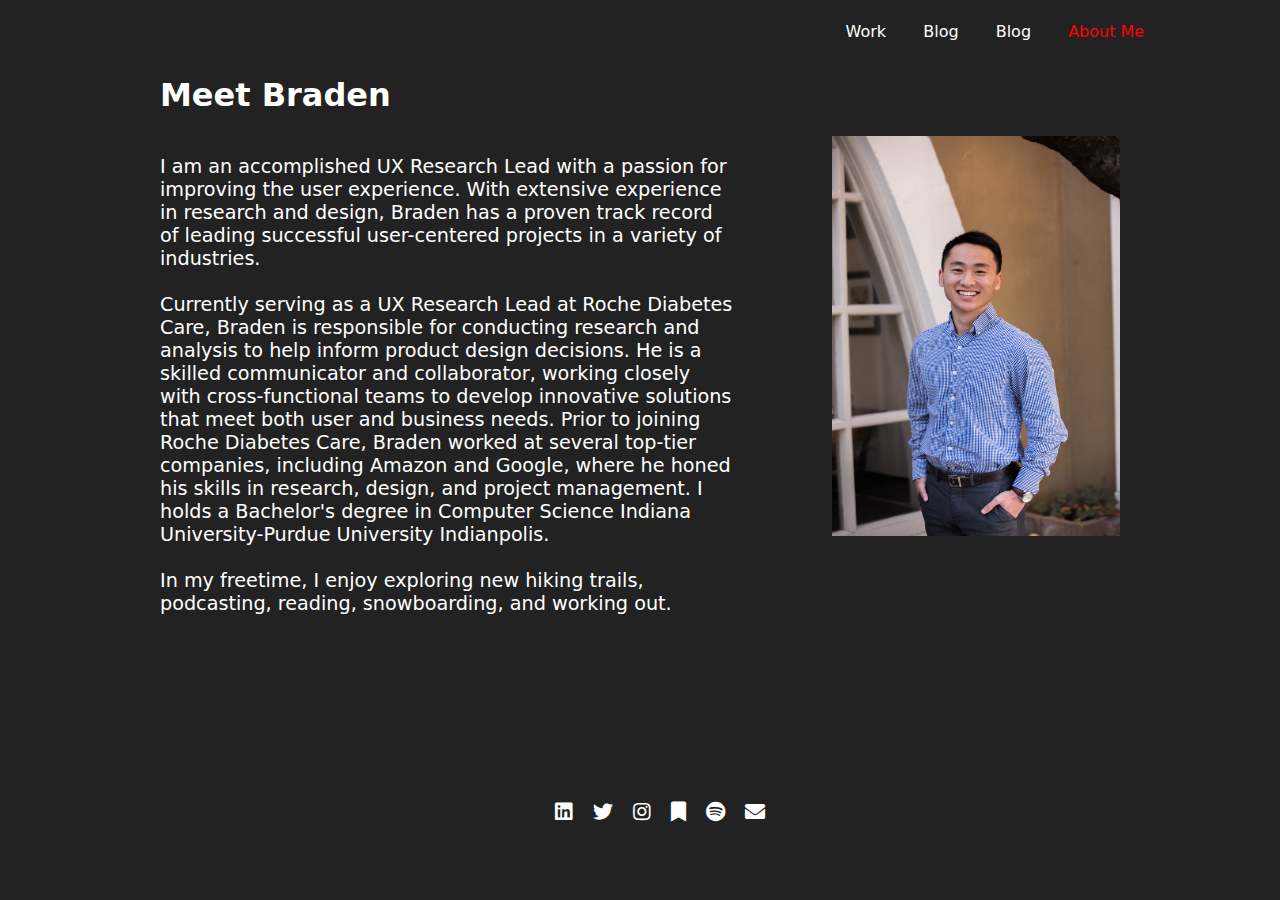
==== about.html @ b3b1fb2c "finishing about.me page" ====
<!DOCTYPE html>
<html lang="en">
<head>
    <meta charset="UTF-8">
    <meta http-equiv="X-UA-Compatible" content="IE=edge">
    <meta name="viewport" content="width=device-width, initial-scale=1.0">
    <link rel="stylesheet" href="https://cdnjs.cloudflare.com/ajax/libs/font-awesome/5.15.3/css/all.min.css"/>
    <link rel="stylesheet" type="text/css" href="style.css">
    <title>Braden Buchanan</title>
</head>

<body>
       <!--Nav bar --> 
       <nav>
        <ul>
          <li><a href="index.html">Work</a></li>
          <li><a href="blog.html">Blog</a></li>
          <li><a href="podcast.html">Blog</a></li>
          <li><a href="about.html" class="active">About Me</a></li>
        </ul>
      </nav>

    <div class="about-container">
      <div class="about-content">
        <h1>Meet Braden</h1>
  
        <p>
            I am an accomplished UX Research Lead with a passion for improving the user experience. With extensive experience in research and design, Braden has a proven track record of leading successful user-centered projects in a variety of industries. 
            
            <br>
            <br>Currently serving as a UX Research Lead at Roche Diabetes Care, Braden is responsible for conducting research and analysis to help inform product design decisions. He is a skilled communicator and collaborator, working closely with cross-functional teams to develop innovative solutions that meet both user and business needs. Prior to joining Roche Diabetes Care, Braden worked at several top-tier companies, including Amazon and Google, where he honed his skills in research, design, and project management. I holds a Bachelor's degree in Computer Science Indiana University-Purdue University Indianpolis. 
            
            <br>
            <br>In my freetime, I enjoy exploring new hiking trails, podcasting, reading, snowboarding, and working out.
        </p>
  
        <!--Profile img -->
        <img src="img/Linkedin Photo.jpg" alt="Braden img">
      </div>
  
      <!--footer--> 
      <footer>
        <ul>
          <li><a href="https://www.linkedin.com/in/your-profile/"><i class="fab fa-linkedin"></i></a></li>
          <li><a href="https://twitter.com/your-handle/"><i class="fab fa-twitter"></i></a></li>
          <li><a href="https://www.instagram.com/your-handle/"><i class="fab fa-instagram"></i></a></li>
          <li><a href="https://your-substack-url/"><i class="fas fa-bookmark"></i></a></li>
          <li><a href="https://open.spotify.com/user/your-user-id"><i class="fab fa-spotify"></i></a></li>
          <li><a href="mailto:your-email-address"><i class="fas fa-envelope"></i></a></li>
        </ul>
      </footer>
    </div>
  </body>
  
 </html>
---- style.css ----
* {
    background-color: #222222;
    font-family: system-ui, -apple-system, BlinkMacSystemFont, 'Segoe UI', Roboto, Oxygen, Ubuntu, Cantarell, 'Open Sans', 'Helvetica Neue', sans-serif;
    color: #fff;
}

/* Container code */
.container {
    margin: 0 auto;
    max-width: 960px;
}

/* Nav bar */
nav {
    overflow: hidden;
    padding-left: 65%;
}

nav ul {
    margin: 0;
    padding: 0;
    list-style: none;
}

nav li {
    display: inline-block;
}

nav li a {
    display: block;
    color: white;
    text-align: center;
    padding: 14px 16px;
    text-decoration: none;
}

nav li a:hover {
    background-color: #111;
}

nav li a.active {
    color: red;
}

/* Header */
.braden {
    padding-top: 5%
}

.h1-text {
    padding-bottom: 5%;
}

/*Project grid*/
.grid-container {
    display: grid;
    grid-template-columns: repeat(2, 1fr);
    grid-gap: 20px;
}

/* to show how much space i have with the grids
.item1,
.item2 {
    background-color: blue;
} */

.item1 img,
.item2 img {
    height: 75%;
    width: 100%;
}

.item1 {
    grid-row: 1;
    grid-column: 1;
}

.item2 {
    grid-row: 1;
    grid-column: 2;
}

.item1,
.item2 {
    display: flex;
    flex-direction: column;
    align-items: center;
}

.item1 h3,
.item2 h3 {
    margin: 0;
    text-align: center;
}

.item1 p,
.item2 p {
    margin: 0;
    text-align: center;
}

.item1:hover:hover {
    transform: scale(1.05);
    box-shadow: 0 0 20px rgba(0, 0, 0, 0.3);
}

.item2:hover:hover {
    transform: scale(1.05);
    box-shadow: 0 0 20px rgba(0, 0, 0, 0.3);
}

/* Footer */
footer ul {
    display: flex;
    justify-content: center;
    list-style: none;
    padding-top: 150px;
  }
  
  footer li {
    margin: 0 10px;
  }
  
  footer li a {
    color: #555;
    font-size: 20px;
  }
  
  /* About Me */
.about-container {
  margin: 0 auto;
  max-width: 960px;
}

.about-content {
  display: flex;
  flex-wrap: wrap;
  justify-content: space-between;
}

.about-content h1 {
  flex-basis: 100%;
}

.about-content p {
  flex-basis: 60%;
  font-size: 1.2em;
}

.about-content img {
  flex-basis: 30%;
  width: 400px;
  height: 400px;
}
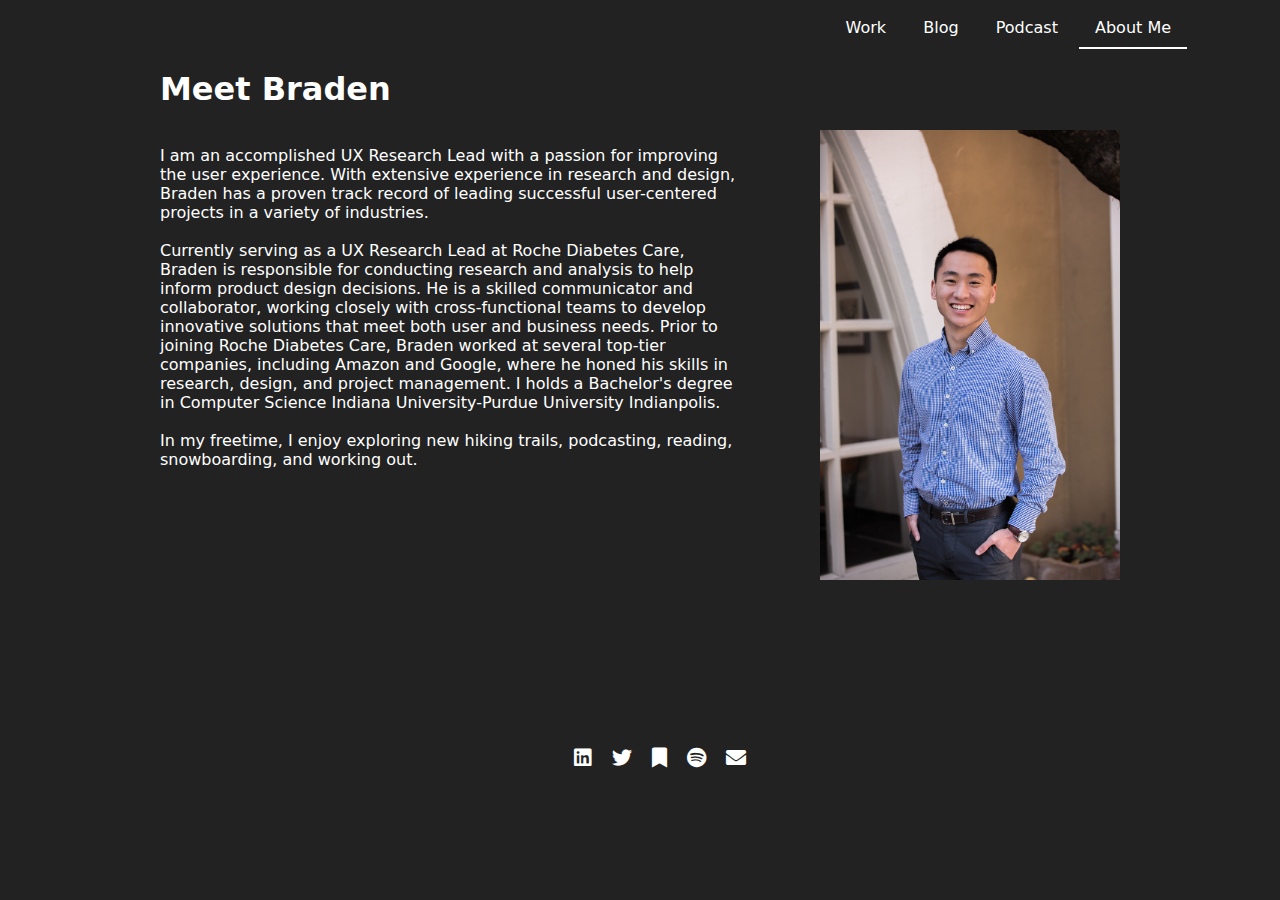
==== commit 6a81d206: "adding target="_blank" to footer. removing instagram link from footer" ====
--- a/about.html
+++ b/about.html
@@ -15,7 +15,7 @@
         <ul>
           <li><a href="index.html">Work</a></li>
           <li><a href="blog.html">Blog</a></li>
-          <li><a href="podcast.html">Blog</a></li>
+          <li><a href="podcast.html">Podcast</a></li>
           <li><a href="about.html" class="active">About Me</a></li>
         </ul>
       </nav>
@@ -41,12 +41,11 @@
       <!--footer--> 
       <footer>
         <ul>
-          <li><a href="https://www.linkedin.com/in/your-profile/"><i class="fab fa-linkedin"></i></a></li>
-          <li><a href="https://twitter.com/your-handle/"><i class="fab fa-twitter"></i></a></li>
-          <li><a href="https://www.instagram.com/your-handle/"><i class="fab fa-instagram"></i></a></li>
-          <li><a href="https://your-substack-url/"><i class="fas fa-bookmark"></i></a></li>
-          <li><a href="https://open.spotify.com/user/your-user-id"><i class="fab fa-spotify"></i></a></li>
-          <li><a href="mailto:your-email-address"><i class="fas fa-envelope"></i></a></li>
+          <li><a href="https://www.linkedin.com/in/braden-buchanan/" target="_blank"><i class="fab fa-linkedin"></i></a></li>
+          <li><a href="https://twitter.com/BradenBuchanan_" target="_blank"><i class="fab fa-twitter"></i></a></li>
+          <li><a href="https://substack.com/profile/35826987-braden-buchanan" target="_blank"><i class="fas fa-bookmark"></i></a></li>
+          <li><a href="https://podcasters.spotify.com/pod/show/braden-buchanan" target="_blank"><i class="fab fa-spotify"></i></a></li>
+          <li><a href="mailto:bradenjbuchana@gmail.com" target="_blank"><i class="fas fa-envelope"></i></a></li>
         </ul>
       </footer>
     </div>
--- a/style.css
+++ b/style.css
@@ -30,7 +30,7 @@
     display: block;
     color: white;
     text-align: center;
-    padding: 14px 16px;
+    padding: 10px 16px;
     text-decoration: none;
 }
 
@@ -39,7 +39,7 @@
 }
 
 nav li a.active {
-    color: red;
+    border-bottom: 2px solid white;
 }
 
 /* Header */
@@ -144,11 +144,11 @@
 
 .about-content p {
   flex-basis: 60%;
-  font-size: 1.2em;
+  font-size: 1 em;
 }
 
 .about-content img {
   flex-basis: 30%;
   width: 400px;
-  height: 400px;
+  height: 450px;
 }
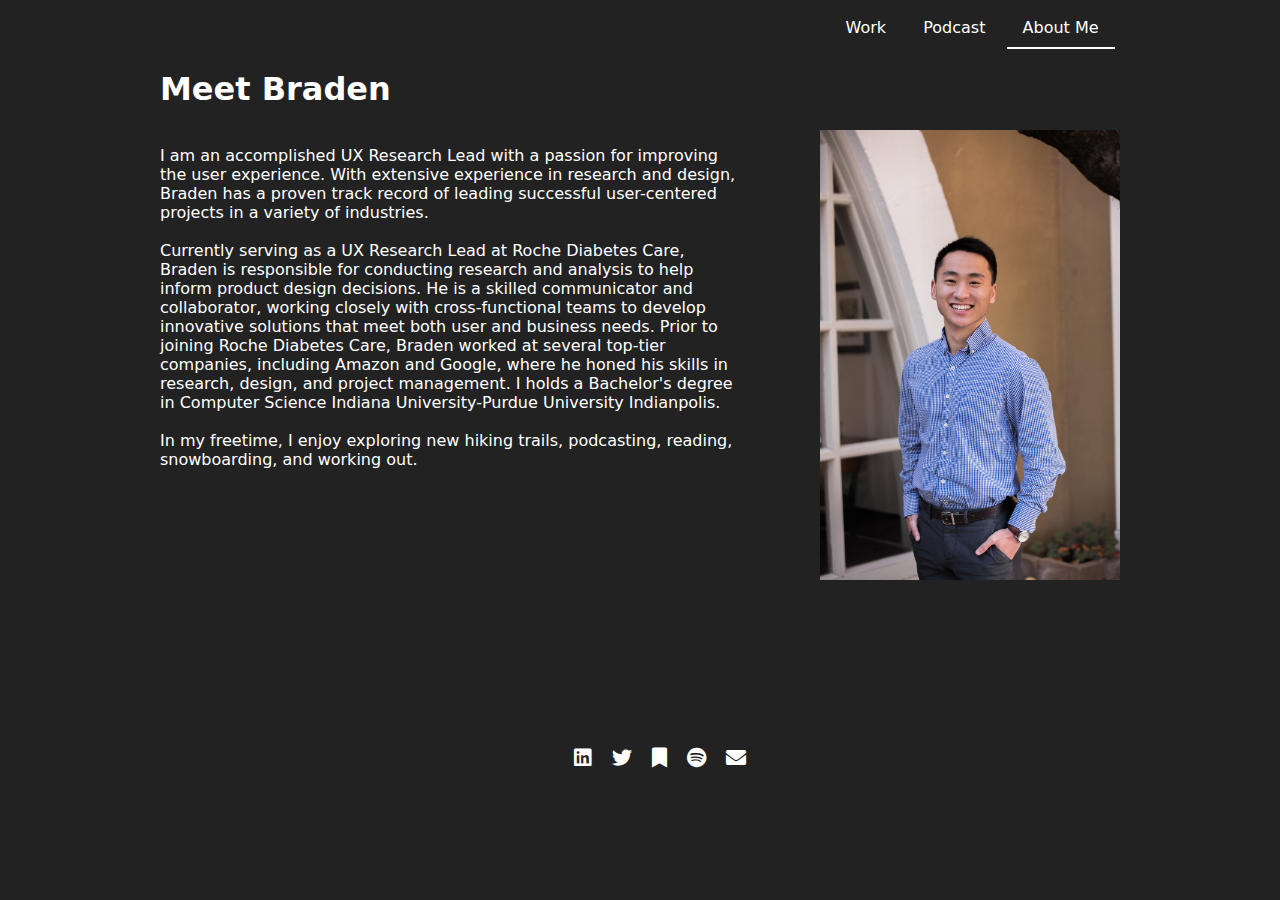
==== commit 14c9cf78: "commenting out blog html and nav bar link for now" ====
--- a/about.html
+++ b/about.html
@@ -14,7 +14,7 @@
        <nav>
         <ul>
           <li><a href="index.html">Work</a></li>
-          <li><a href="blog.html">Blog</a></li>
+          <!-- <li><a href="blog.html">Blog</a></li> -->
           <li><a href="podcast.html">Podcast</a></li>
           <li><a href="about.html" class="active">About Me</a></li>
         </ul>
